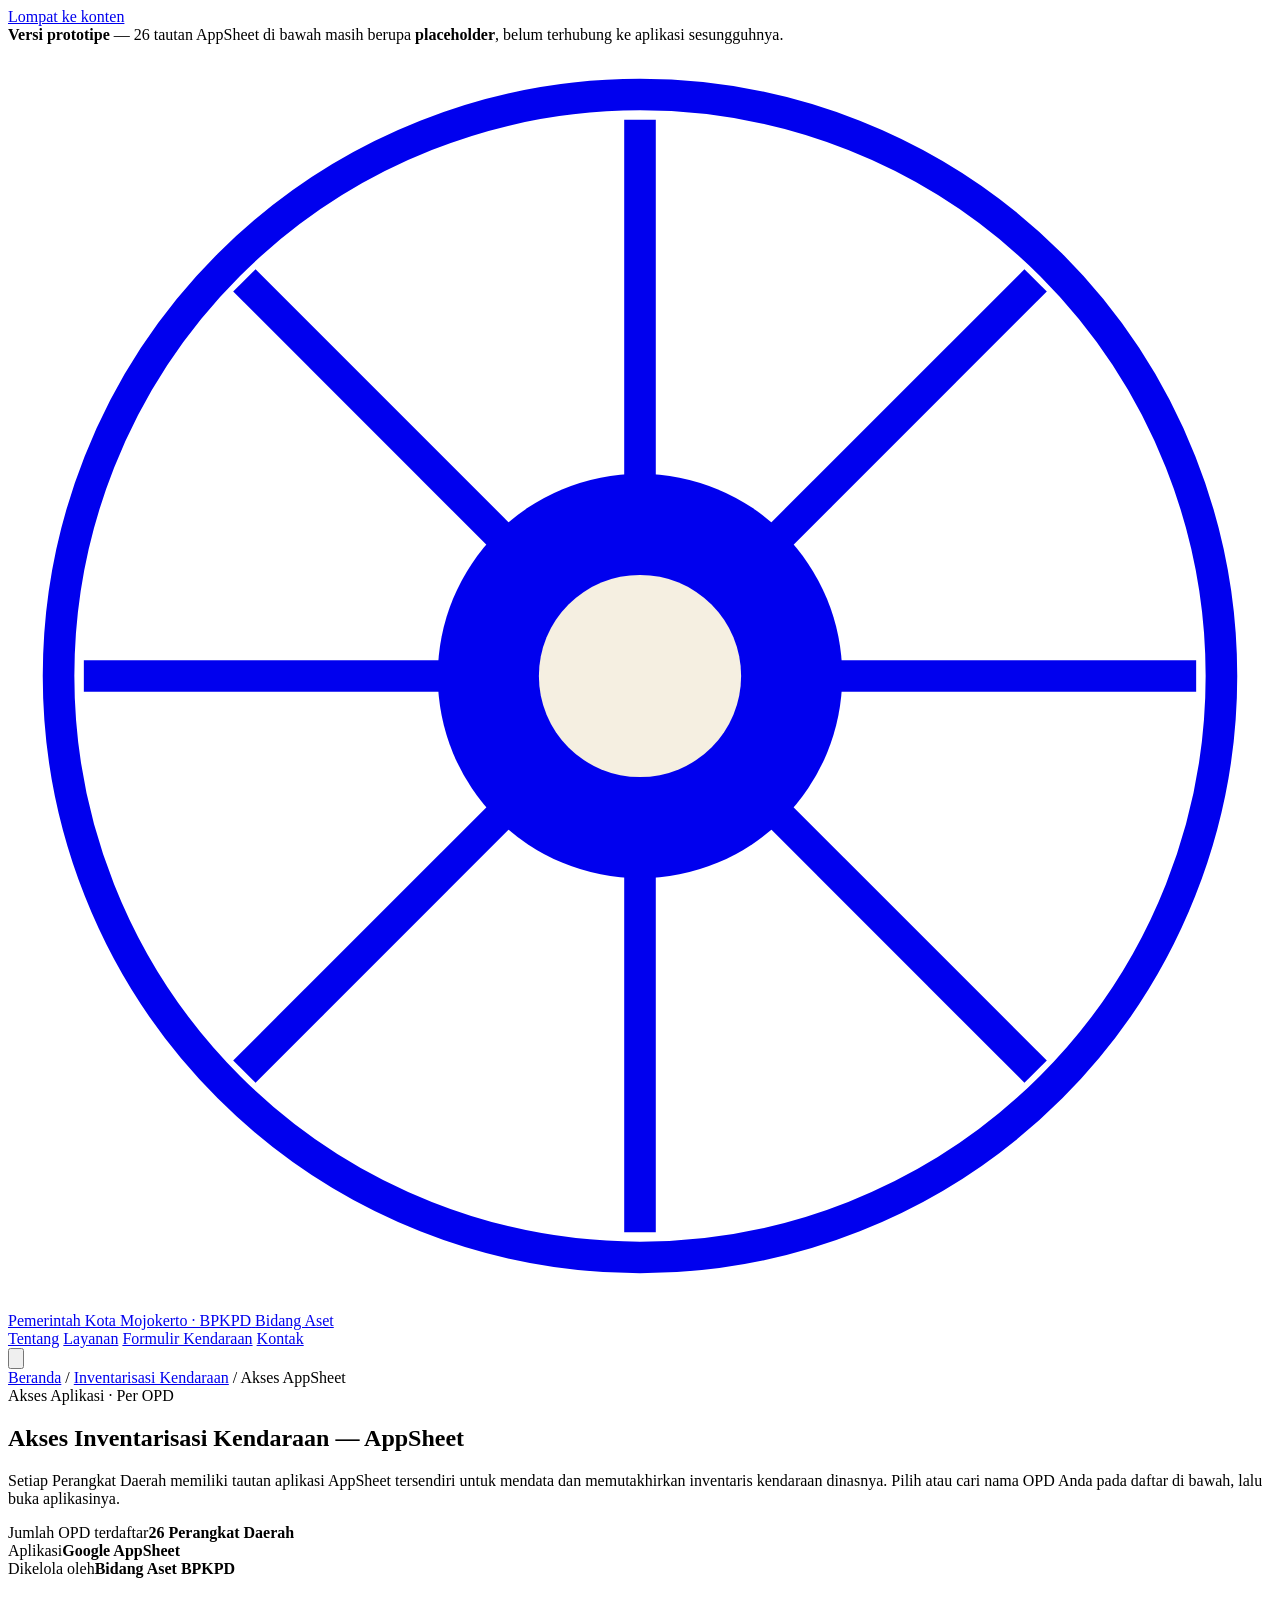
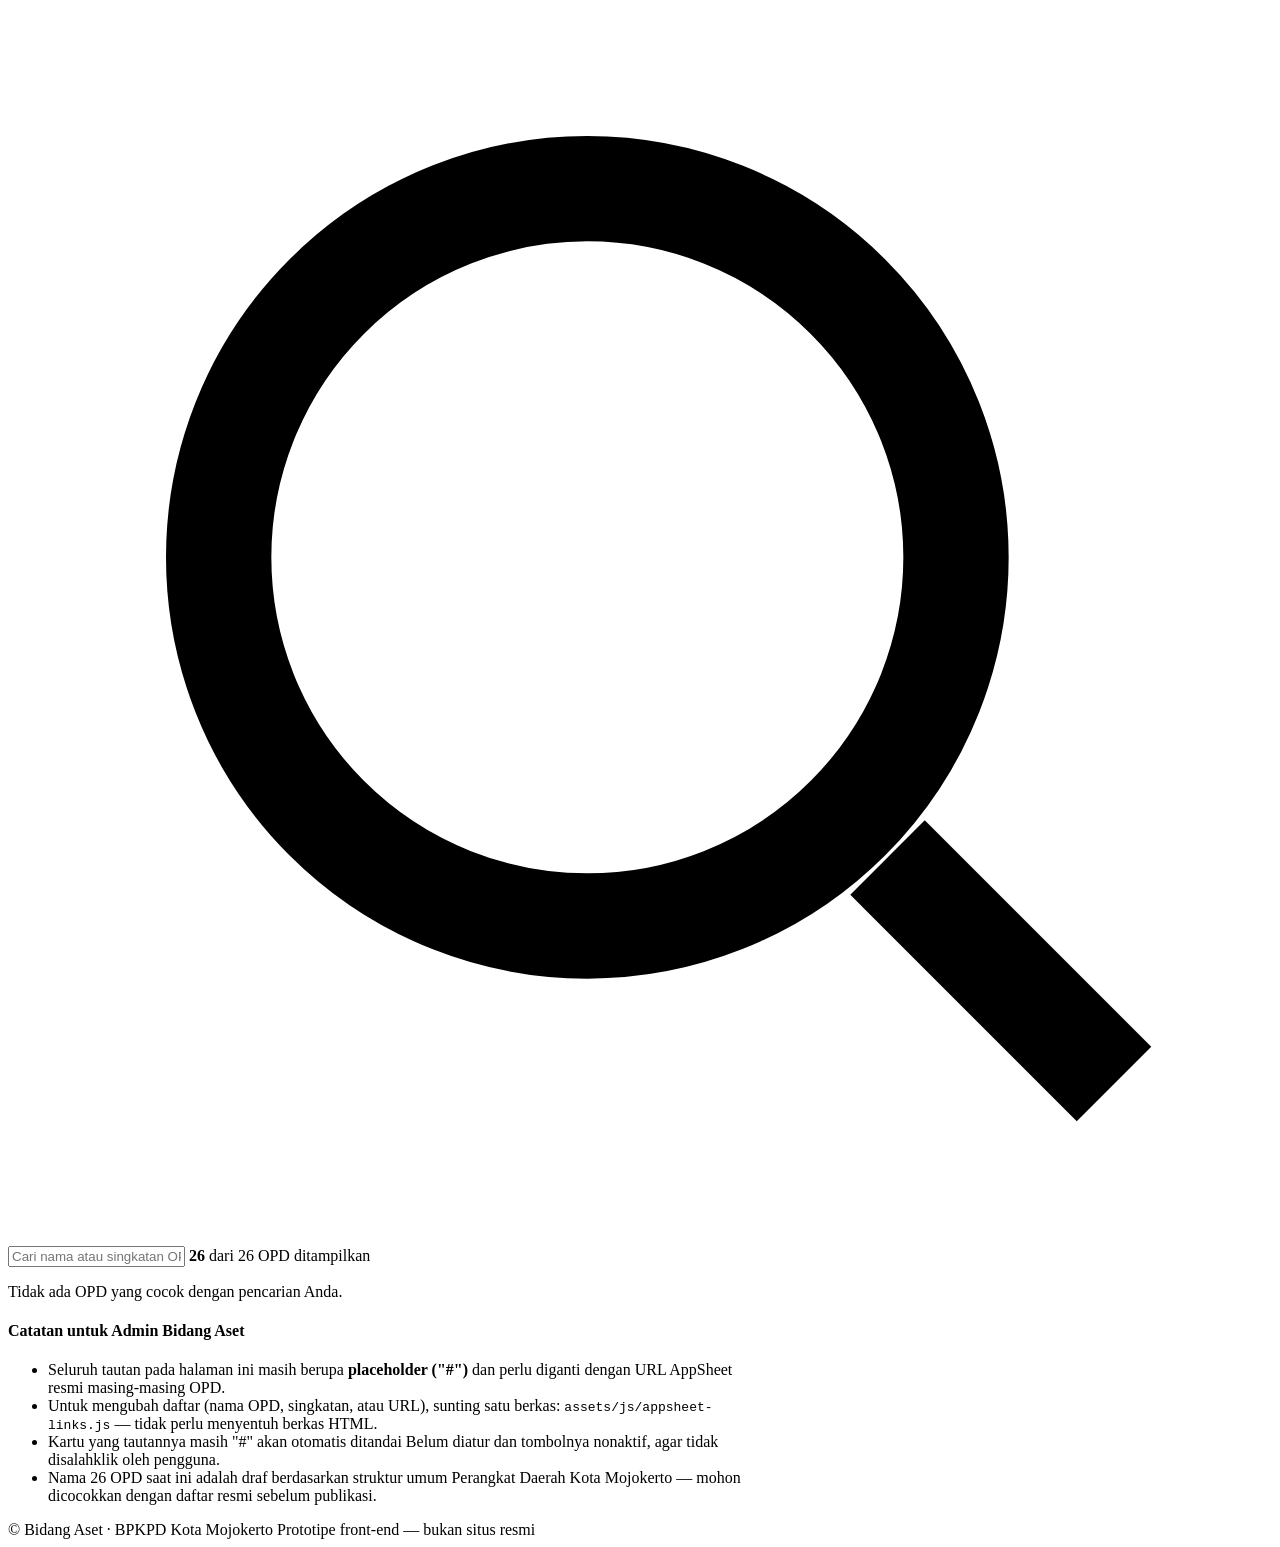
==== akses-inventarisasi-kendaraan.html @ 2151d4de "Create akses-inventarisasi-kendaraan.html" ====
<!DOCTYPE html>
<html lang="id">
<head>
<meta charset="UTF-8">
<meta name="viewport" content="width=device-width, initial-scale=1.0">
<title>Akses Inventarisasi Kendaraan (AppSheet) — Bidang Aset BPKPD Kota Mojokerto</title>
<meta name="description" content="Direktori akses aplikasi AppSheet inventarisasi kendaraan dinas per Perangkat Daerah, Bidang Aset BPKPD Kota Mojokerto.">
<link rel="stylesheet" href="assets/css/style.css">
</head>
<body>
<a class="skip-link" href="#konten">Lompat ke konten</a>
<div class="proto-banner"><b>Versi prototipe</b> — 26 tautan AppSheet di bawah masih berupa <b>placeholder</b>, belum terhubung ke aplikasi sesungguhnya.</div>

<header class="site-header">
  <div class="header-inner">
    <a class="brand" href="index.html">
      <svg class="brand-mark" viewBox="0 0 100 100" fill="none" xmlns="http://www.w3.org/2000/svg" aria-hidden="true">
        <circle cx="50" cy="50" r="46" fill="none" stroke="currentColor" stroke-width="2.5"/>
        <g stroke="currentColor" stroke-width="2.5">
          <path d="M50 6 L50 94"/><path d="M6 50 L94 50"/>
          <path d="M18.7 18.7 L81.3 81.3"/><path d="M81.3 18.7 L18.7 81.3"/>
        </g>
        <circle cx="50" cy="50" r="16" fill="currentColor"/>
        <circle cx="50" cy="50" r="8" fill="#F5EFE1"/>
      </svg>
      <span class="brand-text">
        <span class="kop">Pemerintah Kota Mojokerto · BPKPD</span>
        <span class="nama">Bidang Aset</span>
      </span>
    </a>
    <nav class="main-nav" aria-label="Navigasi utama">
      <a href="index.html#tentang">Tentang</a>
      <a href="index.html#layanan">Layanan</a>
      <a href="inventarisasi-kendaraan.html">Formulir Kendaraan</a>
      <a href="index.html#kontak">Kontak</a>
    </nav>
    <button class="nav-toggle" aria-label="Buka menu" aria-expanded="false">
      <svg viewBox="0 0 24 24" fill="none" stroke="currentColor" stroke-width="2"><path d="M3 6h18M3 12h18M3 18h18"/></svg>
    </button>
  </div>
</header>

<main id="konten">
  <section class="page-hero">
    <div class="container">
      <div class="breadcrumb"><a href="index.html">Beranda</a> / <a href="inventarisasi-kendaraan.html">Inventarisasi Kendaraan</a> / Akses AppSheet</div>
      <span class="eyebrow">Akses Aplikasi · Per OPD</span>
      <h1>Akses Inventarisasi Kendaraan — AppSheet</h1>
      <p class="lede">Setiap Perangkat Daerah memiliki tautan aplikasi AppSheet tersendiri untuk mendata dan memutakhirkan inventaris kendaraan dinasnya. Pilih atau cari nama OPD Anda pada daftar di bawah, lalu buka aplikasinya.</p>
      <div class="meta-row">
        <div class="meta-pill">Jumlah OPD terdaftar<b>26 Perangkat Daerah</b></div>
        <div class="meta-pill">Aplikasi<b>Google AppSheet</b></div>
        <div class="meta-pill">Dikelola oleh<b>Bidang Aset BPKPD</b></div>
      </div>
    </div>
  </section>

  <section class="section">
    <div class="container">

      <div class="directory-toolbar">
        <label class="directory-search">
          <svg viewBox="0 0 24 24" fill="none" stroke="currentColor" stroke-width="2" aria-hidden="true"><circle cx="11" cy="11" r="7"/><path d="M21 21l-4.3-4.3"/></svg>
          <input type="text" id="search-opd" placeholder="Cari nama atau singkatan OPD…" aria-label="Cari OPD">
        </label>
        <span class="directory-count"><b id="count-visible">26</b> dari 26 OPD ditampilkan</span>
      </div>

      <div class="link-grid" id="link-grid"></div>
      <p class="no-results" id="no-results">Tidak ada OPD yang cocok dengan pencarian Anda.</p>

    </div>
  </section>

  <section class="section section-alt">
    <div class="container">
      <div class="aside-card warn" style="max-width:760px;">
        <h4>Catatan untuk Admin Bidang Aset</h4>
        <ul>
          <li>Seluruh tautan pada halaman ini masih berupa <strong>placeholder ("#")</strong> dan perlu diganti dengan URL AppSheet resmi masing-masing OPD.</li>
          <li>Untuk mengubah daftar (nama OPD, singkatan, atau URL), sunting satu berkas: <code>assets/js/appsheet-links.js</code> — tidak perlu menyentuh berkas HTML.</li>
          <li>Kartu yang tautannya masih "#" akan otomatis ditandai <span class="badge-pending">Belum diatur</span> dan tombolnya nonaktif, agar tidak disalahklik oleh pengguna.</li>
          <li>Nama 26 OPD saat ini adalah draf berdasarkan struktur umum Perangkat Daerah Kota Mojokerto — mohon dicocokkan dengan daftar resmi sebelum publikasi.</li>
        </ul>
      </div>
    </div>
  </section>
</main>

<footer class="site-footer">
  <div class="container">
    <div class="footer-bottom">
      <span>© <span data-year></span> Bidang Aset · BPKPD Kota Mojokerto</span>
      <span>Prototipe front-end — bukan situs resmi</span>
    </div>
  </div>
</footer>

<script src="assets/js/main.js"></script>
<script src="assets/js/appsheet-links.js"></script>
<script>
  const grid = document.getElementById('link-grid');
  const searchInput = document.getElementById('search-opd');
  const countEl = document.getElementById('count-visible');
  const noResults = document.getElementById('no-results');
  const total = APPSHEET_LINKS.length;

  function iconExternal(){
    return `<svg viewBox="0 0 24 24" fill="none" stroke="currentColor" stroke-width="2"><path d="M18 13v6a2 2 0 01-2 2H5a2 2 0 01-2-2V8a2 2 0 012-2h6"/><path d="M15 3h6v6"/><path d="M10 14L21 3"/></svg>`;
  }

  function render(list){
    grid.innerHTML = list.map(item => {
      const pending = !item.url || item.url === '#';
      return `
        <div class="link-card ${pending ? 'is-pending' : ''}" data-name="${item.opd.toLowerCase()} ${item.singkatan.toLowerCase()}">
          <span class="idx">${String(item.no).padStart(2,'0')}</span>
          <div class="body">
            <div class="opd-name">${item.opd}</div>
            <span class="opd-singkatan">${item.singkatan}${pending ? '<span class="badge-pending">Belum diatur</span>' : ''}</span>
            <a class="open-btn" href="${item.url}" target="_blank" rel="noopener" ${pending ? 'aria-disabled="true" tabindex="-1"' : ''}>
              Buka Aplikasi ${iconExternal()}
            </a>
          </div>
        </div>`;
    }).join('');
  }

  const dataWithIndex = APPSHEET_LINKS.map((item, i) => ({ ...item, no: i + 1 }));
  render(dataWithIndex);

  searchInput.addEventListener('input', () => {
    const q = searchInput.value.trim().toLowerCase();
    const filtered = dataWithIndex.filter(item =>
      item.opd.toLowerCase().includes(q) || item.singkatan.toLowerCase().includes(q)
    );
    render(filtered);
    countEl.textContent = filtered.length;
    noResults.style.display = filtered.length ? 'none' : 'block';
    grid.style.display = filtered.length ? 'grid' : 'none';
  });
</script>
</body>
</html>
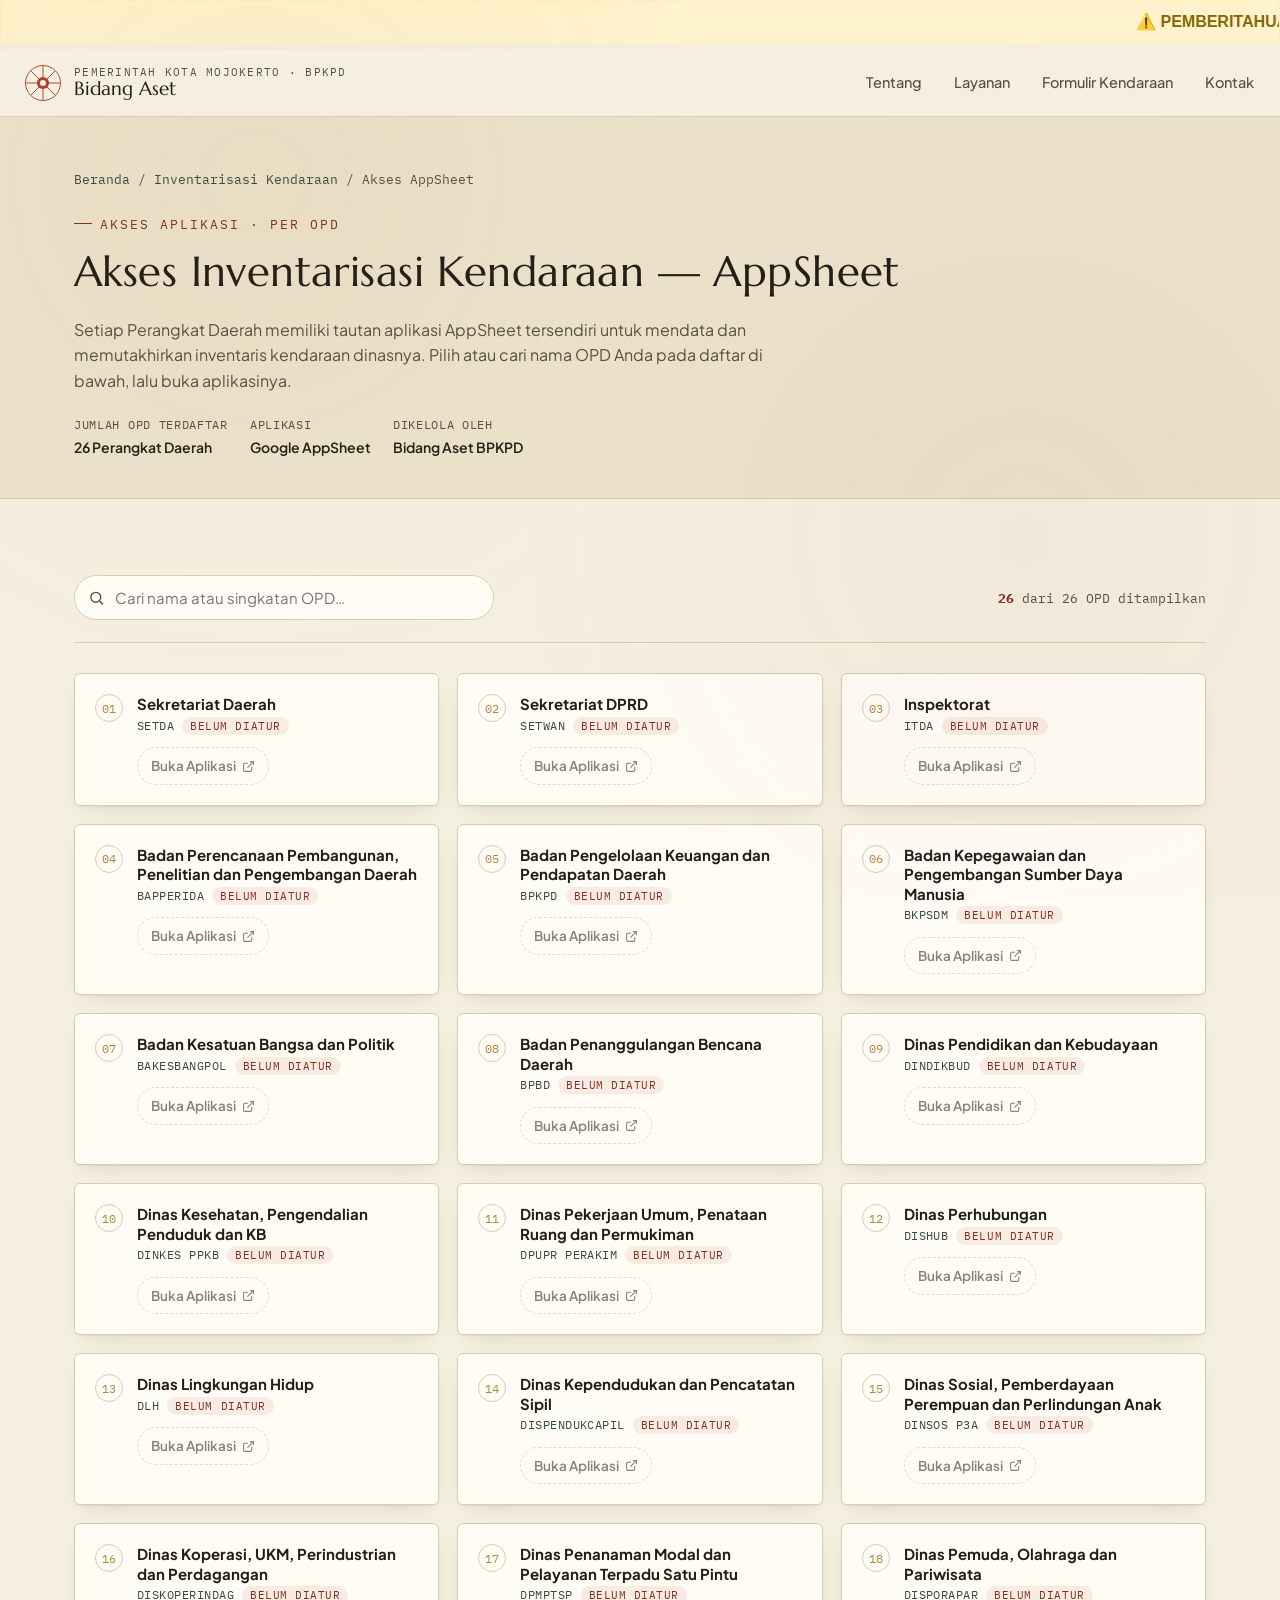
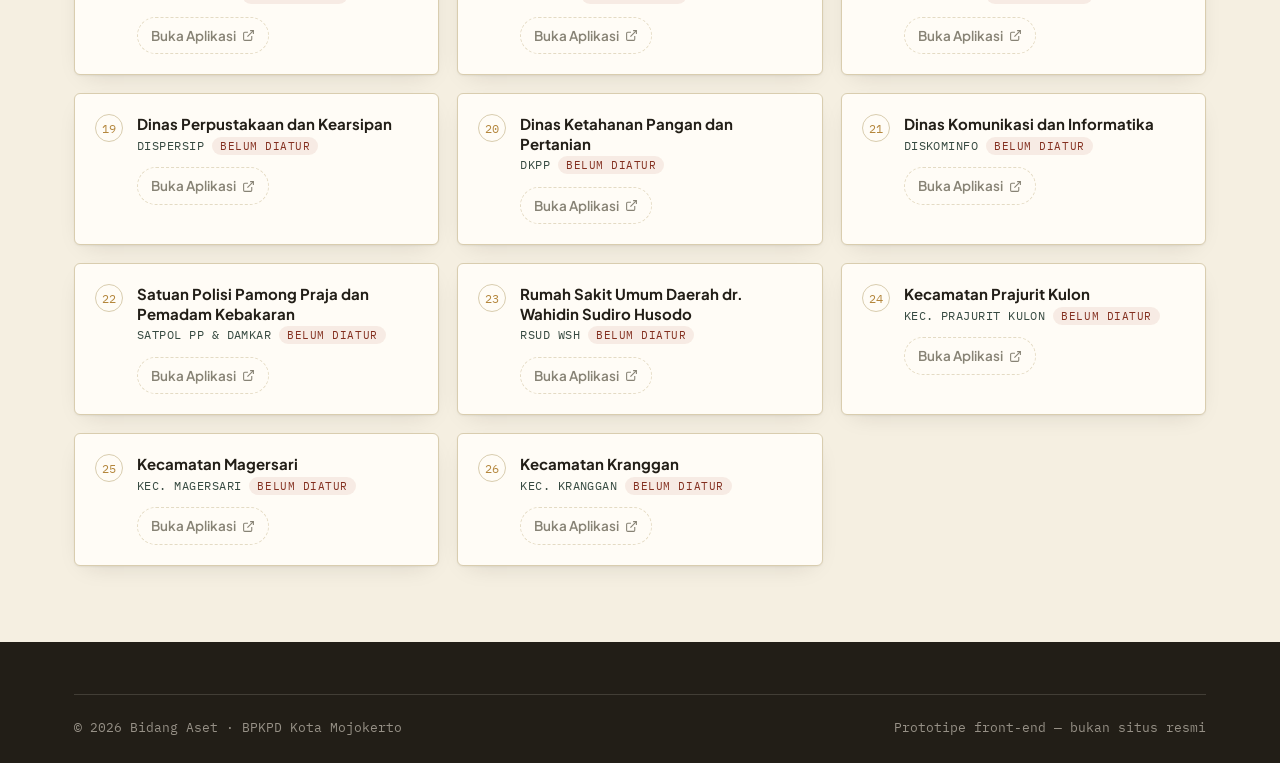
==== commit 142d3de3: "Update akses-inventarisasi-kendaraan.html" ====
--- a/akses-inventarisasi-kendaraan.html
+++ b/akses-inventarisasi-kendaraan.html
@@ -8,9 +8,9 @@
 <link rel="stylesheet" href="assets/css/style.css">
 </head>
 <body>
-<a class="skip-link" href="#konten">Lompat ke konten</a>
-<div class="proto-banner"><b>Versi prototipe</b> — 26 tautan AppSheet di bawah masih berupa <b>placeholder</b>, belum terhubung ke aplikasi sesungguhnya.</div>
-
+<marquee background-color="#fff3cd" behavior="scroll" direction="left" scrollamount="6" onmouseover="this.stop();" onmouseout="this.start();" style="padding: 8px; background: #fff3cd; color: #856404; font-family: sans-serif; border: 1px solid #ffeeba;">
+  ⚠️ <b>PEMBERITAHUAN:</b> Inventarisasi kendaraan ini sangat penting untuk dilaksanakan secara maksimal demi keberadaan kendaraan dinas yang terpetakan secara akurat.
+</marquee>
 <header class="site-header">
   <div class="header-inner">
     <a class="brand" href="index.html">
@@ -71,20 +71,6 @@
 
     </div>
   </section>
-
-  <section class="section section-alt">
-    <div class="container">
-      <div class="aside-card warn" style="max-width:760px;">
-        <h4>Catatan untuk Admin Bidang Aset</h4>
-        <ul>
-          <li>Seluruh tautan pada halaman ini masih berupa <strong>placeholder ("#")</strong> dan perlu diganti dengan URL AppSheet resmi masing-masing OPD.</li>
-          <li>Untuk mengubah daftar (nama OPD, singkatan, atau URL), sunting satu berkas: <code>assets/js/appsheet-links.js</code> — tidak perlu menyentuh berkas HTML.</li>
-          <li>Kartu yang tautannya masih "#" akan otomatis ditandai <span class="badge-pending">Belum diatur</span> dan tombolnya nonaktif, agar tidak disalahklik oleh pengguna.</li>
-          <li>Nama 26 OPD saat ini adalah draf berdasarkan struktur umum Perangkat Daerah Kota Mojokerto — mohon dicocokkan dengan daftar resmi sebelum publikasi.</li>
-        </ul>
-      </div>
-    </div>
-  </section>
 </main>
 
 <footer class="site-footer">
--- a/assets/css/style.css
+++ b/assets/css/style.css
@@ -0,0 +1,468 @@
+/* ==========================================================================
+   BIDANG ASET — BPKPD KOTA MOJOKERTO
+   Design language: candi terracotta, surya majapahit, aksara prasasti.
+   ========================================================================== */
+
+@import url('https://fonts.googleapis.com/css2?family=Marcellus&family=Plus+Jakarta+Sans:ital,wght@0,400;0,500;0,600;0,700;0,800;1,400&family=IBM+Plex+Mono:wght@400;500;600&display=swap');
+
+:root{
+  /* --- palet: batu candi, tanah liat, perunggu berpatina --- */
+  --parchment:      #F5EFE1;
+  --parchment-deep: #ECE2CB;
+  --ink:             #221E17;
+  --ink-soft:        #55503F;
+  --brick:           #A8432E;
+  --brick-deep:      #832F1F;
+  --gold:            #B4863C;
+  --gold-soft:       #DCC48C;
+  --patina:          #4B6357;
+  --patina-deep:     #374A41;
+  --stone-line:      #D9CDAF;
+  --white:           #FFFCF6;
+  --danger:          #A8432E;
+  --ok:              #4B6357;
+
+  --font-display: 'Marcellus', 'Times New Roman', serif;
+  --font-body: 'Plus Jakarta Sans', -apple-system, BlinkMacSystemFont, sans-serif;
+  --font-mono: 'IBM Plex Mono', 'SFMono-Regular', monospace;
+
+  --radius-s: 3px;
+  --radius-m: 6px;
+  --shadow-card: 0 1px 2px rgba(34,30,23,.06), 0 8px 24px -12px rgba(34,30,23,.18);
+  --container: 1180px;
+}
+
+@media (prefers-reduced-motion: reduce){
+  *{ animation-duration: .001ms !important; animation-iteration-count: 1 !important; transition-duration: .001ms !important; }
+}
+
+*, *::before, *::after{ box-sizing: border-box; }
+html{ scroll-behavior: smooth; }
+body{
+  margin:0;
+  background: var(--parchment);
+  color: var(--ink);
+  font-family: var(--font-body);
+  font-size: 16px;
+  line-height: 1.6;
+  -webkit-font-smoothing: antialiased;
+}
+body::before{
+  /* tekstur kertas/batu halus */
+  content:"";
+  position: fixed; inset:0; pointer-events:none; z-index: 0;
+  background-image:
+    radial-gradient(circle at 20% 20%, rgba(180,134,60,.05), transparent 40%),
+    radial-gradient(circle at 80% 60%, rgba(168,67,46,.04), transparent 45%);
+}
+img{ max-width:100%; display:block; }
+a{ color: var(--patina-deep); text-decoration: none; }
+h1,h2,h3,h4{ font-family: var(--font-display); font-weight:400; margin:0 0 .5em; color: var(--ink); letter-spacing:.01em; }
+p{ margin:0 0 1em; color: var(--ink-soft); }
+ul{ margin:0; padding:0; list-style:none; }
+button{ font-family: inherit; }
+
+:focus-visible{
+  outline: 3px solid var(--gold);
+  outline-offset: 2px;
+}
+
+.container{
+  max-width: var(--container);
+  margin: 0 auto;
+  padding: 0 24px;
+}
+
+.eyebrow{
+  display:inline-flex; align-items:center; gap:.6em;
+  font-family: var(--font-mono);
+  font-size: 12.5px;
+  letter-spacing: .16em;
+  text-transform: uppercase;
+  color: var(--brick-deep);
+}
+.eyebrow::before{
+  content:""; width:18px; height:1px; background: var(--brick-deep);
+}
+
+/* ---------------------------------- Header ---------------------------- */
+.site-header{
+  position: sticky; top:0; z-index: 50;
+  background: rgba(245,239,225,.92);
+  backdrop-filter: blur(6px);
+  border-bottom: 1px solid var(--stone-line);
+}
+.header-inner{
+  display:flex; align-items:center; justify-content:space-between;
+  padding: 14px 24px;
+}
+.brand{
+  display:flex; align-items:center; gap:12px;
+  color: var(--ink);
+}
+.brand-mark{ width:38px; height:38px; flex:none; color: var(--brick); }
+.brand-text{ line-height:1.15; }
+.brand-text .kop{
+  display:block; font-family: var(--font-mono); font-size:10.5px; letter-spacing:.12em;
+  text-transform: uppercase; color: var(--ink-soft);
+}
+.brand-text .nama{
+  display:block; font-family: var(--font-display); font-size: 19px; color: var(--ink);
+}
+.main-nav{ display:flex; align-items:center; gap: 28px; }
+.main-nav a{
+  font-size: 14.5px; color: var(--ink-soft); font-weight:500;
+  padding: 6px 2px; border-bottom: 2px solid transparent;
+}
+.main-nav a:hover, .main-nav a.active{ color: var(--brick-deep); border-color: var(--brick); }
+.nav-toggle{
+  display:none; background:none; border:1px solid var(--stone-line); border-radius: var(--radius-s);
+  width:40px; height:40px; align-items:center; justify-content:center; cursor:pointer;
+}
+.nav-toggle svg{ width:20px; height:20px; }
+
+@media (max-width: 860px){
+  .main-nav{
+    position:absolute; top:100%; left:0; right:0;
+    background: var(--parchment); border-bottom:1px solid var(--stone-line);
+    flex-direction:column; align-items:flex-start; gap:0;
+    padding: 8px 24px 16px; display:none;
+  }
+  .main-nav.open{ display:flex; }
+  .main-nav a{ width:100%; padding: 12px 0; border-bottom:1px solid var(--stone-line); }
+  .nav-toggle{ display:inline-flex; }
+}
+
+/* ---------------------------------- Buttons ---------------------------- */
+.btn{
+  display:inline-flex; align-items:center; justify-content:center; gap:.55em;
+  font-family: var(--font-body); font-weight:600; font-size:14.5px;
+  padding: 13px 24px; border-radius: var(--radius-s);
+  border:1px solid transparent; cursor:pointer; transition: transform .15s ease, background .15s ease, color .15s ease, border-color .15s ease;
+  white-space: nowrap;
+}
+.btn:active{ transform: translateY(1px); }
+.btn-primary{ background: var(--brick); color: var(--white); }
+.btn-primary:hover{ background: var(--brick-deep); }
+.btn-outline{ background: transparent; color: var(--ink); border-color: var(--ink); }
+.btn-outline:hover{ background: var(--ink); color: var(--parchment); }
+.btn-ghost{ background: transparent; color: var(--patina-deep); border-color: var(--patina); }
+.btn-ghost:hover{ background: var(--patina-deep); color: var(--white); border-color: var(--patina-deep); }
+.btn-block{ width:100%; }
+.btn[disabled]{ opacity:.5; cursor:not-allowed; }
+
+/* ---------------------------------- Hero -------------------------------- */
+.hero{
+  position:relative; overflow:hidden;
+  padding: 96px 0 80px;
+  border-bottom: 1px solid var(--stone-line);
+}
+.surya-watermark{
+  position:absolute; right:-120px; top:-120px; width:520px; height:520px;
+  color: var(--brick); opacity:.08;
+  animation: spin 120s linear infinite;
+}
+@keyframes spin{ to{ transform: rotate(360deg); } }
+.hero-grid{ position:relative; z-index:1; display:grid; grid-template-columns: 1.1fr .9fr; gap: 56px; align-items:end; }
+.hero h1{
+  font-size: clamp(38px, 5.4vw, 62px);
+  line-height: 1.05;
+  max-width: 14ch;
+  margin: 18px 0 22px;
+}
+.hero h1 em{ font-style: normal; color: var(--brick); }
+.hero-desc{ max-width: 46ch; font-size: 17px; }
+.hero-cta{ display:flex; gap:14px; margin-top: 28px; flex-wrap: wrap; }
+.hero-aside{
+  border-left: 1px solid var(--stone-line); padding-left: 32px;
+}
+.hero-stat{ padding: 18px 0; border-bottom: 1px solid var(--stone-line); }
+.hero-stat:last-child{ border-bottom:none; }
+.hero-stat .n{ font-family: var(--font-display); font-size: 26px; color: var(--brick-deep); display:block; }
+.hero-stat .l{ font-size: 13.5px; color: var(--ink-soft); }
+
+@media (max-width: 860px){
+  .hero{ padding: 56px 0 48px; }
+  .hero-grid{ grid-template-columns: 1fr; }
+  .hero-aside{ border-left:none; border-top:1px solid var(--stone-line); padding-left:0; padding-top:24px; }
+  .surya-watermark{ width: 320px; height:320px; right:-100px; top:-60px; }
+}
+
+/* ---------------------------------- Sections ---------------------------- */
+.section{ padding: 76px 0; }
+.section-head{ max-width: 640px; margin-bottom: 44px; }
+.section-head h2{ font-size: clamp(28px, 3.4vw, 36px); margin-top:14px; }
+.section-alt{ background: var(--parchment-deep); border-top:1px solid var(--stone-line); border-bottom:1px solid var(--stone-line); }
+
+/* ---------------------------------- Tugas Fungsi grid -------------------- */
+.duty-grid{ display:grid; grid-template-columns: repeat(3,1fr); gap: 1px; background: var(--stone-line); border:1px solid var(--stone-line); }
+.duty-item{ background: var(--parchment); padding: 28px 26px; }
+.duty-item .num{ font-family: var(--font-mono); color: var(--gold); font-size:13px; letter-spacing:.1em; }
+.duty-item h3{ font-size:18px; margin: 10px 0 8px; }
+.duty-item p{ font-size: 14.5px; margin:0; }
+@media (max-width: 860px){ .duty-grid{ grid-template-columns: 1fr; } }
+
+/* ---------------------------------- Layanan / Service cards -------------- */
+.service-grid{ display:grid; grid-template-columns: repeat(4, 1fr); gap: 22px; }
+.service-card{
+  background: var(--white); border:1px solid var(--stone-line); border-radius: var(--radius-m);
+  padding: 30px 24px; display:flex; flex-direction:column; gap: 14px;
+  box-shadow: var(--shadow-card); transition: transform .18s ease, border-color .18s ease;
+}
+.service-card:hover{ transform: translateY(-4px); border-color: var(--brick); }
+.service-card .roman{
+  font-family: var(--font-display); font-size: 30px; color: var(--gold);
+}
+.service-card h3{ font-size: 19px; margin:0; }
+.service-card p{ font-size: 14px; flex:1; }
+.service-card .tag{
+  font-family: var(--font-mono); font-size: 11.5px; letter-spacing:.08em; text-transform:uppercase;
+  color: var(--patina-deep); background: rgba(75,99,87,.1); display:inline-block;
+  padding: 4px 9px; border-radius: 20px; width: fit-content;
+}
+.service-card .go{ font-weight:600; font-size:14px; color: var(--brick-deep); display:inline-flex; align-items:center; gap:6px; }
+.service-card .go svg{ width:14px; height:14px; transition: transform .15s ease; }
+.service-card:hover .go svg{ transform: translateX(3px); }
+@media (max-width: 980px){ .service-grid{ grid-template-columns: 1fr 1fr; } }
+@media (max-width: 560px){ .service-grid{ grid-template-columns: 1fr; } }
+
+/* ---------------------------------- Alur / Steps -------------------------*/
+.flow{ display:grid; grid-template-columns: repeat(4,1fr); gap: 0; counter-reset: step; }
+.flow-step{ position:relative; padding: 0 20px 0 0; }
+.flow-step::before{
+  counter-increment: step; content: counter(step, decimal-leading-zero);
+  font-family: var(--font-mono); font-size: 13px; color: var(--gold); display:block; margin-bottom: 10px;
+}
+.flow-step h4{ font-size:16px; margin:0 0 6px; font-family: var(--font-body); font-weight:700; }
+.flow-step p{ font-size: 13.5px; margin:0; }
+.flow-step:not(:last-child){ border-right: 1px dashed var(--stone-line); }
+@media (max-width: 860px){
+  .flow{ grid-template-columns: 1fr; gap: 24px; }
+  .flow-step:not(:last-child){ border-right:none; border-bottom:1px dashed var(--stone-line); padding-bottom:20px; }
+}
+
+/* ---------------------------------- Kontak -------------------------------*/
+.contact-wrap{ display:grid; grid-template-columns: 1fr 1fr; gap: 48px; align-items:start; }
+.contact-list li{ display:flex; gap:14px; padding: 14px 0; border-bottom: 1px solid var(--stone-line); }
+.contact-list li:first-child{ padding-top:0; }
+.contact-list .ic{ width:20px; height:20px; color: var(--brick); flex:none; margin-top:2px; }
+.contact-list .lbl{ font-size:12.5px; text-transform:uppercase; letter-spacing:.08em; color: var(--ink-soft); font-family: var(--font-mono); }
+.contact-list .val{ font-size:15.5px; color: var(--ink); }
+.map-box{
+  border:1px solid var(--stone-line); border-radius: var(--radius-m); overflow:hidden; height: 100%; min-height: 260px;
+}
+.map-box iframe{ width:100%; height:100%; min-height:260px; border:0; filter: sepia(.15) saturate(.9); }
+@media (max-width: 860px){ .contact-wrap{ grid-template-columns:1fr; } }
+
+/* ---------------------------------- Footer -------------------------------*/
+.site-footer{ background: var(--ink); color: var(--parchment-deep); padding: 52px 0 26px; }
+.footer-grid{ display:grid; grid-template-columns: 1.4fr 1fr 1fr; gap: 40px; margin-bottom: 40px; }
+.footer-grid h5{ font-family: var(--font-mono); font-size:12px; letter-spacing:.1em; text-transform:uppercase; color: var(--gold-soft); margin: 0 0 14px; }
+.footer-grid p, .footer-grid a{ color: rgba(245,239,225,.72); font-size:14px; }
+.footer-grid ul li{ margin-bottom:9px; }
+.footer-grid a:hover{ color: var(--white); }
+.footer-bottom{
+  border-top:1px solid rgba(245,239,225,.15); padding-top: 22px;
+  display:flex; justify-content:space-between; flex-wrap:wrap; gap:10px;
+  font-size: 12.5px; color: rgba(245,239,225,.55); font-family: var(--font-mono);
+}
+@media (max-width: 860px){ .footer-grid{ grid-template-columns: 1fr; } }
+
+/* ---------------------------------- Breadcrumb / Page header (form pages) */
+.page-hero{
+  padding: 52px 0 40px; border-bottom:1px solid var(--stone-line);
+  background: var(--parchment-deep);
+}
+.breadcrumb{ font-family: var(--font-mono); font-size: 12.5px; color: var(--ink-soft); margin-bottom: 16px; }
+.breadcrumb a{ color: var(--patina-deep); }
+.page-hero h1{ font-size: clamp(30px, 4vw, 42px); margin: 4px 0 12px; }
+.page-hero .lede{ max-width: 62ch; font-size: 16px; }
+.meta-row{ display:flex; gap: 22px; flex-wrap:wrap; margin-top: 22px; }
+.meta-pill{
+  display:flex; flex-direction:column; gap:2px;
+  font-family: var(--font-mono); font-size:11.5px; text-transform:uppercase; letter-spacing:.06em; color: var(--ink-soft);
+}
+.meta-pill b{ font-family: var(--font-body); font-size: 14px; text-transform:none; letter-spacing:0; color: var(--ink); font-weight:600; }
+
+/* ---------------------------------- Form styling -------------------------*/
+.form-layout{ display:grid; grid-template-columns: 1fr 300px; gap: 44px; align-items:start; padding: 56px 0 90px; }
+.form-card{
+  background: var(--white); border:1px solid var(--stone-line); border-radius: var(--radius-m);
+  padding: 40px; box-shadow: var(--shadow-card);
+}
+.form-fieldset{ border:0; padding:0; margin: 0 0 34px; }
+.form-fieldset legend{
+  font-family: var(--font-mono); font-size: 12.5px; text-transform:uppercase; letter-spacing:.1em;
+  color: var(--brick-deep); padding: 0 0 12px; margin-bottom: 18px; border-bottom: 1px solid var(--stone-line); width:100%;
+}
+.field-grid{ display:grid; grid-template-columns: 1fr 1fr; gap: 20px 22px; }
+.field{ display:flex; flex-direction:column; gap:7px; margin-bottom: 18px; }
+.field.full{ grid-column: 1 / -1; }
+.field label{ font-size: 13.5px; font-weight:600; color: var(--ink); }
+.field label .req{ color: var(--brick); margin-left:3px; }
+.field .hint{ font-size: 12px; color: var(--ink-soft); margin-top:-3px; }
+.field input, .field select, .field textarea{
+  font-family: var(--font-body); font-size: 15px; color: var(--ink);
+  background: var(--parchment); border: 1px solid var(--stone-line); border-radius: var(--radius-s);
+  padding: 11px 13px; width: 100%; transition: border-color .15s ease, box-shadow .15s ease;
+}
+.field input:focus, .field select:focus, .field textarea:focus{
+  outline:none; border-color: var(--brick); box-shadow: 0 0 0 3px rgba(168,67,46,.13);
+}
+.field textarea{ resize: vertical; min-height: 90px; }
+.field .error-msg{ font-size:12px; color: var(--danger); display:none; }
+.field.has-error input, .field.has-error select, .field.has-error textarea{ border-color: var(--danger); }
+.field.has-error .error-msg{ display:block; }
+
+.radio-group, .checkbox-group{ display:flex; gap: 18px; flex-wrap:wrap; }
+.radio-option, .checkbox-option{
+  display:flex; align-items:center; gap:8px; font-size: 14.5px;
+  border:1px solid var(--stone-line); padding: 9px 14px; border-radius: 20px; cursor:pointer; background: var(--parchment);
+}
+.radio-option input, .checkbox-option input{ accent-color: var(--brick); }
+.radio-option:has(input:checked), .checkbox-option:has(input:checked){ border-color: var(--brick); background: rgba(168,67,46,.06); }
+
+/* Tabel item dinamis (repeatable rows) */
+.repeat-table{ width:100%; border-collapse: collapse; margin-bottom: 14px; }
+.repeat-table th{
+  font-family: var(--font-mono); font-size: 11px; text-transform:uppercase; letter-spacing:.05em;
+  text-align:left; color: var(--ink-soft); padding: 8px 8px; border-bottom: 1px solid var(--stone-line);
+}
+.repeat-table td{ padding: 6px; vertical-align: top; border-bottom: 1px solid var(--stone-line); }
+.repeat-table input, .repeat-table select{ padding: 8px 10px; font-size: 13.5px; }
+.repeat-table .rm-row{
+  background:none; border:1px solid var(--stone-line); color: var(--danger); width:32px; height:32px; border-radius: var(--radius-s); cursor:pointer;
+}
+.add-row-btn{
+  font-family: var(--font-mono); font-size: 12.5px; letter-spacing:.04em; color: var(--patina-deep);
+  background: none; border: 1px dashed var(--patina); padding: 9px 16px; border-radius: var(--radius-s); cursor:pointer;
+}
+.add-row-btn:hover{ background: rgba(75,99,87,.08); }
+
+.file-drop{
+  border: 1px dashed var(--stone-line); border-radius: var(--radius-s); padding: 22px; text-align:center;
+  background: var(--parchment); font-size: 13.5px; color: var(--ink-soft); cursor:pointer;
+}
+.file-drop:hover{ border-color: var(--brick); }
+.file-drop input{ display:none; }
+.file-drop .fname{ font-weight:600; color: var(--ink); margin-top:6px; display:block; }
+
+.form-actions{ display:flex; gap: 14px; align-items:center; margin-top: 10px; flex-wrap: wrap; }
+.form-note{ font-size: 12.5px; color: var(--ink-soft); margin-top: 12px; }
+
+/* Sidebar panduan */
+.aside-card{
+  background: var(--parchment-deep); border:1px solid var(--stone-line); border-radius: var(--radius-m);
+  padding: 26px 24px; margin-bottom: 20px;
+}
+.aside-card h4{ font-size: 14.5px; margin: 0 0 12px; font-family: var(--font-body); font-weight:700; }
+.aside-card ol, .aside-card ul{ padding-left: 18px; list-style: decimal; }
+.aside-card ul{ list-style: disc; }
+.aside-card li{ font-size: 13.5px; color: var(--ink-soft); margin-bottom: 8px; }
+.aside-card.warn{ background: rgba(168,67,46,.07); border-color: rgba(168,67,46,.3); }
+.aside-card.warn h4{ color: var(--brick-deep); }
+
+@media (max-width: 980px){
+  .form-layout{ grid-template-columns: 1fr; padding: 36px 0 60px; }
+  .form-card{ padding: 24px; }
+  .field-grid{ grid-template-columns: 1fr; }
+}
+
+/* Riwayat pengajuan (localStorage) */
+.history-table{ width:100%; border-collapse: collapse; margin-top: 10px; }
+.history-table th, .history-table td{ text-align:left; padding: 10px 8px; border-bottom: 1px solid var(--stone-line); font-size: 13.5px; }
+.history-table th{ font-family: var(--font-mono); text-transform:uppercase; font-size: 11px; color: var(--ink-soft); }
+.status-chip{ font-size:11.5px; font-family: var(--font-mono); padding:3px 9px; border-radius:20px; background: rgba(75,99,87,.12); color: var(--patina-deep); }
+
+/* Toast / modal konfirmasi */
+.modal-overlay{
+  position: fixed; inset:0; background: rgba(34,30,23,.55); display:none; align-items:center; justify-content:center;
+  z-index: 200; padding: 20px;
+}
+.modal-overlay.open{ display:flex; }
+.modal-box{
+  background: var(--white); border-radius: var(--radius-m); max-width: 480px; width:100%;
+  padding: 34px; text-align:center; box-shadow: 0 20px 60px rgba(0,0,0,.3);
+}
+.modal-box .icon-ok{ width:52px; height:52px; color: var(--patina); margin: 0 auto 16px; }
+.modal-box h3{ font-size: 22px; margin-bottom: 10px; }
+.modal-box p{ font-size: 14.5px; }
+.modal-actions{ display:flex; gap:12px; justify-content:center; margin-top: 20px; }
+
+/* Banner prototipe */
+.proto-banner{
+  background: var(--gold-soft); color: var(--ink); font-size: 13px; text-align:center;
+  padding: 9px 16px; font-family: var(--font-mono); letter-spacing:.02em;
+}
+.proto-banner b{ font-weight:700; }
+
+.skip-link{
+  position:absolute; left:-999px; top:auto;
+  background: var(--brick); color:#fff; padding: 10px 16px; z-index: 300;
+}
+.skip-link:focus{ left: 12px; top: 12px; }
+
+/* ---------------------------------- Cetak / PDF ringkasan -----------------*/
+#print-area{ display:none; }
+.print-summary-table{ width:100%; border-collapse: collapse; margin-top: 14px; }
+.print-summary-table th, .print-summary-table td{
+  text-align:left; padding: 8px 10px; border: 1px solid #ccc; font-size: 13px; vertical-align:top;
+}
+.print-summary-table th{ width: 34%; background: #f2f2f2; font-family: var(--font-mono); font-weight:600; }
+
+@media print{
+  body *{ visibility: hidden; }
+  #print-area, #print-area *{ visibility: visible; }
+  #print-area{ display:block; position:absolute; left:0; top:0; width:100%; padding: 24px; }
+}
+
+/* ---------------------------------- Direktori link AppSheet -------------- */
+.directory-toolbar{
+  display:flex; align-items:center; justify-content:space-between; gap: 20px; flex-wrap:wrap;
+  margin-bottom: 30px; padding-bottom: 22px; border-bottom: 1px solid var(--stone-line);
+}
+.directory-search{ position:relative; flex: 1 1 320px; max-width: 420px; }
+.directory-search svg{
+  position:absolute; left:14px; top:50%; transform: translateY(-50%); width:17px; height:17px; color: var(--ink-soft);
+}
+.directory-search input{
+  width:100%; font-family: var(--font-body); font-size: 15px; padding: 12px 14px 12px 40px;
+  border:1px solid var(--stone-line); border-radius: 24px; background: var(--white); color: var(--ink);
+}
+.directory-search input:focus{ outline:none; border-color: var(--brick); box-shadow: 0 0 0 3px rgba(168,67,46,.13); }
+.directory-count{ font-family: var(--font-mono); font-size: 12.5px; color: var(--ink-soft); white-space:nowrap; }
+.directory-count b{ color: var(--brick-deep); }
+
+.link-grid{ display:grid; grid-template-columns: repeat(3, 1fr); gap: 18px; }
+.link-card{
+  display:flex; align-items:flex-start; gap: 14px;
+  background: var(--white); border:1px solid var(--stone-line); border-radius: var(--radius-m);
+  padding: 20px; box-shadow: var(--shadow-card); transition: border-color .15s ease, transform .15s ease;
+}
+.link-card:hover{ border-color: var(--brick); transform: translateY(-2px); }
+.link-card .idx{
+  font-family: var(--font-mono); font-size: 12px; color: var(--gold); flex:none;
+  width: 28px; height:28px; border:1px solid var(--stone-line); border-radius:50%;
+  display:flex; align-items:center; justify-content:center;
+}
+.link-card .body{ flex:1; min-width:0; }
+.link-card .opd-name{ font-size: 15px; font-weight:700; color: var(--ink); line-height:1.3; margin-bottom:3px; }
+.link-card .opd-singkatan{
+  font-family: var(--font-mono); font-size: 11.5px; letter-spacing:.04em; color: var(--patina-deep);
+  text-transform: uppercase; margin-bottom: 12px; display:block;
+}
+.link-card .open-btn{
+  display:inline-flex; align-items:center; gap:6px; font-size: 13.5px; font-weight:600;
+  color: var(--brick-deep); border:1px solid var(--stone-line); padding: 7px 13px; border-radius: 20px;
+}
+.link-card .open-btn:hover{ background: var(--brick); color: var(--white); border-color: var(--brick); }
+.link-card .open-btn svg{ width:13px; height:13px; }
+.link-card.is-pending .open-btn{ color: var(--ink-soft); border-style: dashed; pointer-events:none; opacity:.7; }
+.badge-pending{
+  font-family: var(--font-mono); font-size: 10.5px; letter-spacing:.05em; text-transform:uppercase;
+  color: var(--brick-deep); background: rgba(168,67,46,.09); padding: 2px 8px; border-radius: 20px; margin-left:8px;
+}
+.no-results{ text-align:center; padding: 50px 20px; color: var(--ink-soft); display:none; }
+
+@media (max-width: 980px){ .link-grid{ grid-template-columns: 1fr 1fr; } }
+@media (max-width: 620px){ .link-grid{ grid-template-columns: 1fr; } .directory-toolbar{ flex-direction:column; align-items:stretch; } }
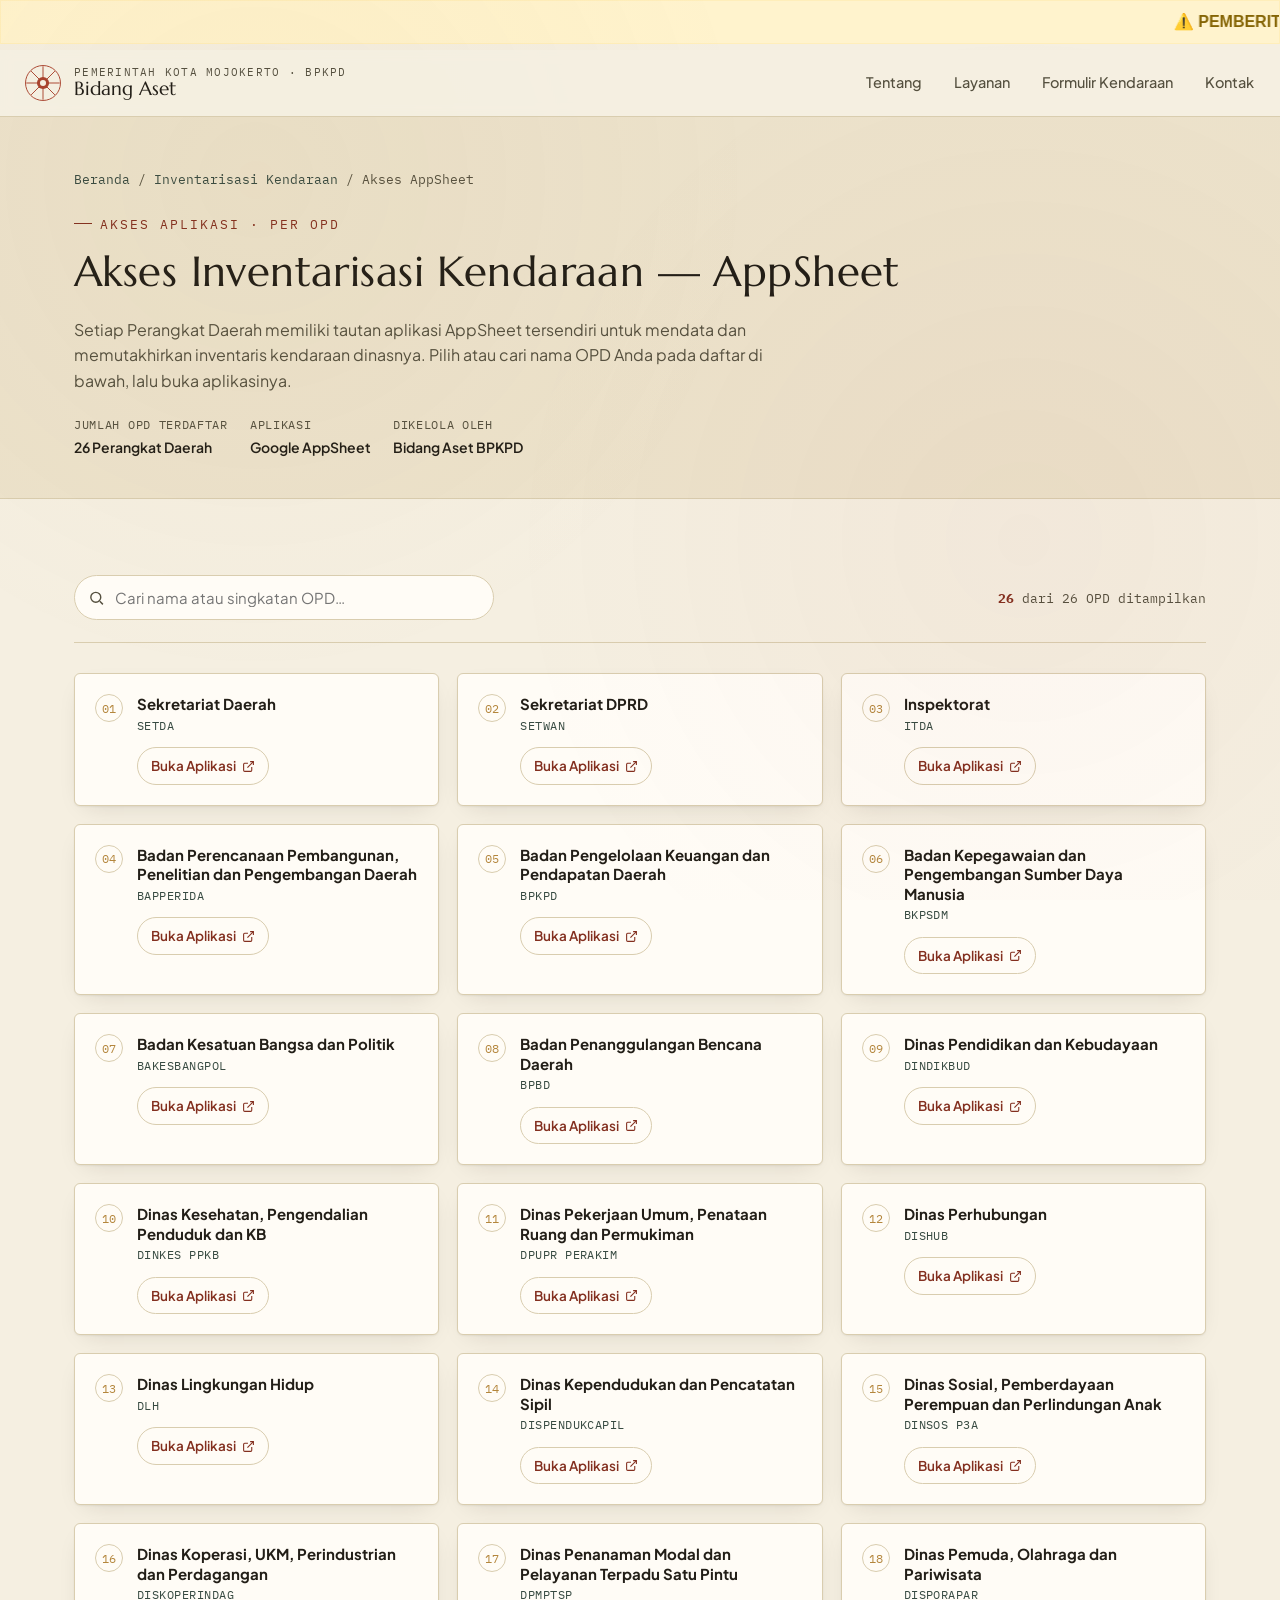
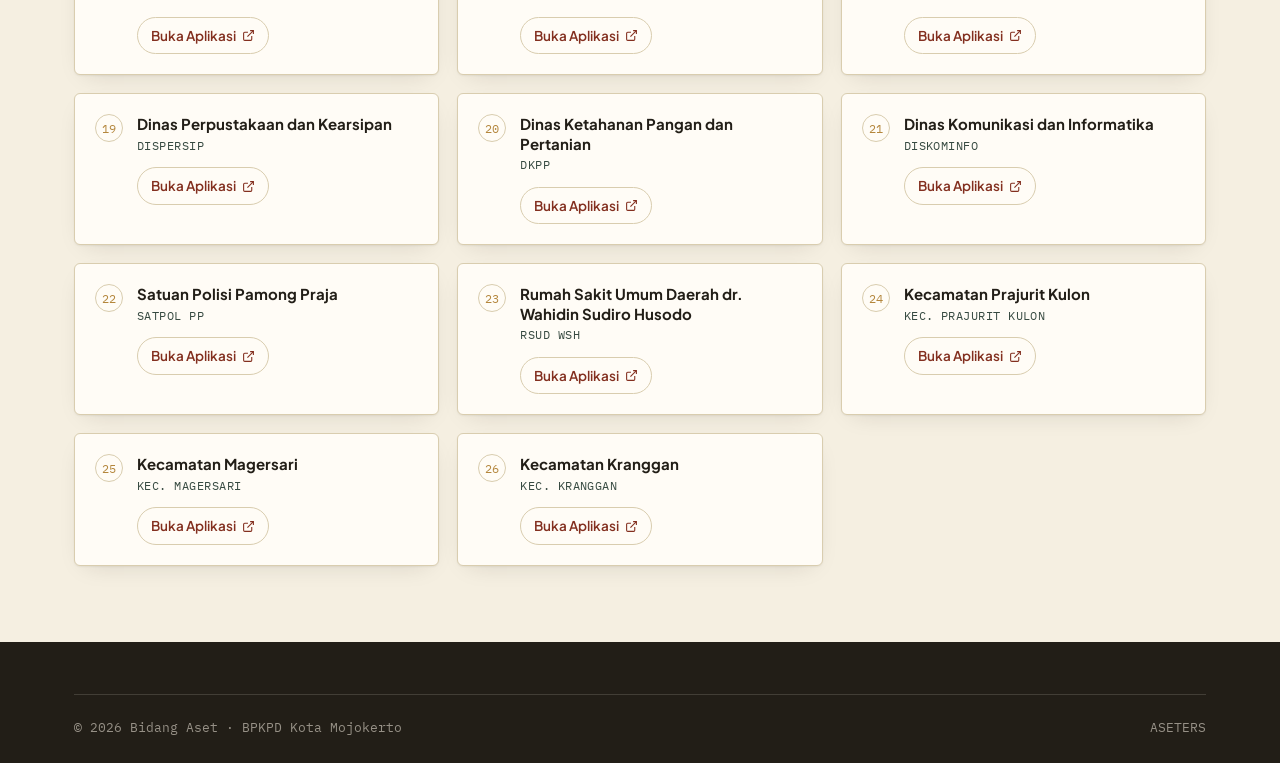
==== commit 9e7ee7ef: "Update akses-inventarisasi-kendaraan.html" ====
--- a/akses-inventarisasi-kendaraan.html
+++ b/akses-inventarisasi-kendaraan.html
@@ -77,7 +77,7 @@
   <div class="container">
     <div class="footer-bottom">
       <span>© <span data-year></span> Bidang Aset · BPKPD Kota Mojokerto</span>
-      <span>Prototipe front-end — bukan situs resmi</span>
+      <span>ASETERS</span>
     </div>
   </div>
 </footer>
